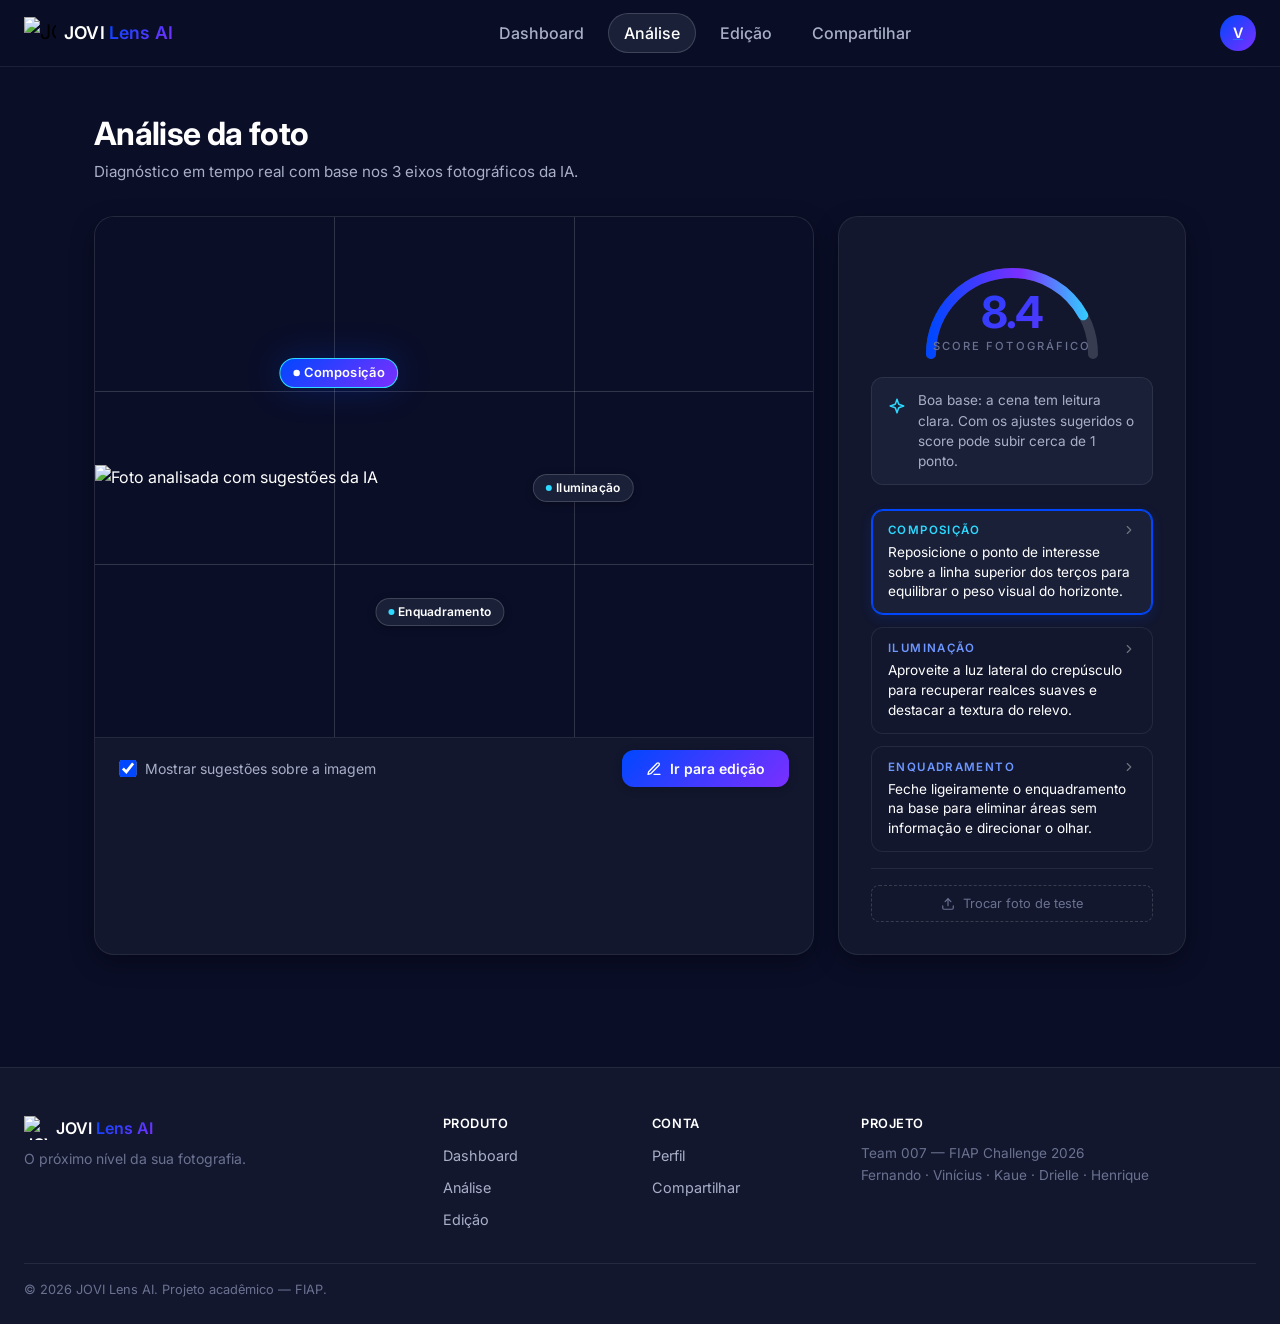
==== analise.html @ 72576ad9 "feat(analise): implementa tela de analise da foto baseada no prototipo" ====
<!DOCTYPE html>
<html lang="pt-br">
<head>
  <meta charset="UTF-8">
  <meta name="viewport" content="width=device-width, initial-scale=1.0">
  <title>JOVI Lens AI — Análise da Foto</title>
  <link rel="icon" href="assets/icons/favicon.ico">
  <!-- Bootstrap 5.3.3 -->
  <link rel="stylesheet" href="https://cdn.jsdelivr.net/npm/bootstrap@5.3.3/dist/css/bootstrap.min.css">
  <!-- Google Fonts: Inter -->
  <link rel="preconnect" href="https://fonts.googleapis.com">
  <link rel="preconnect" href="https://fonts.gstatic.com" crossorigin>
  <link href="https://fonts.googleapis.com/css2?family=Inter:wght@400;500;600;700&display=swap" rel="stylesheet">
  <!-- Design Tokens e Componentes JOVI -->
  <link rel="stylesheet" href="css/root.css">
  <link rel="stylesheet" href="css/components.css">
  <!-- Estilos da Tela de Análise -->
  <link rel="stylesheet" href="css/analise.css">
</head>
<body data-page="analise">

  <!-- Nav Partial (injetado via include.js) -->
  <div data-include="nav"></div>

  <!-- Conteúdo Principal -->
  <main class="jovi-analysis-section py-4 py-md-5">
    <div class="container-xl px-3 px-md-4">

      <!-- Cabeçalho da Página -->
      <div class="jovi-page-header">
        <h1 class="jovi-page-title">Análise da foto</h1>
        <p class="jovi-page-subtitle">Diagnóstico em tempo real com base nos 3 eixos fotográficos da IA.</p>
      </div>

      <!-- Estado com Foto Analisada -->
      <div id="analysisContent" class="row g-4 align-items-stretch">

        <!-- Coluna Esquerda: Visualizador da Imagem com Regra dos Terços e Pins -->
        <div class="col-12 col-lg-8">
          <div class="jovi-card-analysis h-100 d-flex flex-column">

            <!-- Palco da Foto com Overlays -->
            <div class="jovi-image-stage flex-grow-1" id="imageStage">
              <img id="analysisImage" class="jovi-analysis-img" src="" alt="Foto analisada com sugestões da IA">

              <!-- Grade da Regra dos Terços -->
              <div class="jovi-grid-overlay" id="gridOverlay" aria-hidden="true">
                <div class="jovi-grid-line-v1"></div>
                <div class="jovi-grid-line-v2"></div>
                <div class="jovi-grid-line-h1"></div>
                <div class="jovi-grid-line-h2"></div>
              </div>

              <!-- Pins Interativos sobrepostos -->
              <div class="jovi-pins-container" id="pinsContainer">
                <!-- Injetados dinamicamente via analise.js -->
              </div>
            </div>

            <!-- Toolbar Inferior do Card -->
            <div class="jovi-image-toolbar">
              <label class="jovi-toggle-wrapper">
                <input type="checkbox" id="toggleSuggestions" checked>
                <span>Mostrar sugestões sobre a imagem</span>
              </label>

              <a href="edicao.html" class="jovi-btn-cta">
                <svg width="16" height="16" viewBox="0 0 24 24" fill="none" stroke="currentColor" stroke-width="2" stroke-linecap="round" stroke-linejoin="round">
                  <path d="M12 20h9"/>
                  <path d="M16.5 3.5a2.121 2.121 0 0 1 3 3L7 19l-4 1 1-4L16.5 3.5z"/>
                </svg>
                <span>Ir para edição</span>
              </a>
            </div>

          </div>
        </div>

        <!-- Coluna Direita: Score e Painel de Sugestões -->
        <div class="col-12 col-lg-4">
          <aside class="jovi-sidebar-card">

            <!-- Medidor Gauge Circular (Score Fotográfico) -->
            <div class="jovi-gauge-container">
              <svg class="jovi-gauge-svg" width="190" height="112" viewBox="0 0 190 112">
                <defs>
                  <linearGradient id="joviGaugeGrad" x1="0" y1="0" x2="1" y2="0">
                    <stop offset="0%" style="stop-color: var(--jovi-blue-500);" />
                    <stop offset="55%" style="stop-color: var(--jovi-accent-500);" />
                    <stop offset="100%" style="stop-color: var(--jovi-cyan-400);" />
                  </linearGradient>
                </defs>
                <!-- Trilha de fundo -->
                <path class="jovi-gauge-bg"
                      d="M 14 105 A 81 81 0 0 1 176 105"
                      fill="none"
                      stroke-width="10"
                      stroke-linecap="round" />
                <!-- Arco de progresso animado -->
                <path id="gaugeProgress"
                      class="jovi-gauge-progress"
                      d="M 14 105 A 81 81 0 0 1 176 105"
                      fill="none"
                      stroke="url(#joviGaugeGrad)"
                      stroke-width="10"
                      stroke-linecap="round"
                      stroke-dasharray="254.47"
                      stroke-dashoffset="254.47" />
              </svg>

              <div class="jovi-gauge-content">
                <div id="scoreValue" class="jovi-score-display jovi-text-gradient">0.0</div>
                <div class="jovi-score-label">Score fotográfico</div>
              </div>
            </div>

            <!-- Síntese da IA -->
            <div class="jovi-ai-summary-box">
              <span class="jovi-ai-summary-icon">
                <svg width="18" height="18" viewBox="0 0 24 24" fill="none" stroke="currentColor" stroke-width="2" stroke-linecap="round" stroke-linejoin="round">
                  <path d="m12 3-1.9 5.8a2 2 0 0 1-1.3 1.3L3 12l5.8 1.9a2 2 0 0 1 1.3 1.3L12 21l1.9-5.8a2 2 0 0 1 1.3-1.3L21 12l-5.8-1.9a2 2 0 0 1-1.3-1.3Z"/>
                </svg>
              </span>
              <p class="jovi-ai-summary-text" id="aiSummaryText">
                Boa base: a cena tem leitura clara. Com os ajustes abaixo o score pode subir cerca de 1 ponto.
              </p>
            </div>

            <!-- Lista dos 3 Eixos de Sugestão -->
            <div class="jovi-suggestions-list" id="suggestionsContainer">
              <!-- Injetado dinamicamente via analise.js -->
            </div>

            <!-- Upload rápido / troca de foto para testes -->
            <div class="jovi-quick-upload-bar">
              <label for="quickUploadInput" class="jovi-btn-ghost">
                <svg width="14" height="14" viewBox="0 0 24 24" fill="none" stroke="currentColor" stroke-width="2" stroke-linecap="round" stroke-linejoin="round" class="me-1">
                  <path d="M21 15v4a2 2 0 0 1-2 2H5a2 2 0 0 1-2-2v-4"/>
                  <polyline points="17 8 12 3 7 8"/>
                  <line x1="12" y1="3" x2="12" y2="15"/>
                </svg>
                Trocar foto de teste
              </label>
              <input type="file" id="quickUploadInput" accept="image/*" class="d-none">
            </div>

          </aside>
        </div>

      </div>

      <!-- Estado Vazio Alternativo (caso não haja foto) -->
      <div id="emptyState" class="jovi-empty-state">
        <div class="jovi-empty-icon">
          <svg width="56" height="56" viewBox="0 0 48 48" fill="none" stroke="currentColor" stroke-width="1.5" stroke-linecap="round" stroke-linejoin="round">
            <rect x="6.5" y="10.5" width="35" height="27" rx="5"></rect>
            <circle cx="24" cy="24" r="7"></circle>
            <path d="M13 17.5h3M32 32.5l6 5" stroke-dasharray="2 3"></path>
          </svg>
        </div>
        <h2 class="jovi-empty-title">Nenhuma foto analisada ainda</h2>
        <p class="jovi-empty-desc">Envie uma foto pelo Dashboard para receber a avaliação fotográfica completa da JOVI.</p>
        <a href="dashboard.html" class="jovi-btn-cta">
          Ir para o Dashboard
        </a>
      </div>

    </div>
  </main>

  <!-- Footer Partial (injetado via include.js) -->
  <div data-include="footer"></div>

  <!-- Scripts -->
  <script src="https://cdn.jsdelivr.net/npm/bootstrap@5.3.3/dist/js/bootstrap.bundle.min.js"></script>
  <script src="js/include.js"></script>
  <script src="js/analise.js"></script>
</body>
</html>
---- css/root.css ----
/* ==========================================================================
   JOVI LENS AI — DESIGN TOKENS (root de cores, tipografia, espaçamento)
   Importe este arquivo ANTES de qualquer outro CSS custom (depois do Bootstrap).
   Tudo aqui é var(--...) — nunca usar hex direto nos outros arquivos CSS.
   ========================================================================== */

:root {

  /* ---- Marca: azul primário (extraído da logo) ---- */
  --jovi-blue-500: #0047FF;   /* cor principal da marca (anel, botão primário) */
  --jovi-blue-400: #2E6BFF;
  --jovi-blue-300: #6E96FF;
  --jovi-blue-600: #0038CC;
  --jovi-blue-700: #002B99;

  /* ---- Acento secundário (dá a "cara de IA" — usar com moderação) ---- */
  --jovi-accent-500: #7B2FFF;  /* roxo — gradientes e destaques de IA */
  --jovi-accent-400: #9D5CFF;
  --jovi-cyan-400:   #2ED9FF; /* ciano — variação de gradiente, estados "ativo" */

  /* ---- Gradiente de marca (títulos, métricas, ícones ativos) ---- */
  --jovi-gradient-primary: linear-gradient(135deg, var(--jovi-blue-500) 0%, var(--jovi-accent-500) 100%);
  --jovi-gradient-glow:    radial-gradient(circle, rgba(0,71,255,0.35) 0%, rgba(123,47,255,0.15) 45%, transparent 70%);

  /* ---- Fundo (tema escuro, padrão do produto) ---- */
  --jovi-bg-base:      #0A0E27;  /* fundo principal das telas do app */
  --jovi-bg-elevated:  #12172E;  /* cards, painéis, navbar */
  --jovi-bg-overlay:   #1A2038;  /* modais, dropdowns, hover de card */
  --jovi-border-subtle: rgba(255, 255, 255, 0.08);
  --jovi-border-strong: rgba(255, 255, 255, 0.16);

  /* ---- Texto ---- */
  --jovi-text-primary:   #FFFFFF;
  --jovi-text-secondary: #A8AFC7; /* cinza-azulado, texto de apoio */
  --jovi-text-muted:     #6B7290;
  --jovi-text-on-blue:   #FFFFFF;

  /* ---- Estados semânticos ---- */
  --jovi-success: #22C55E;
  --jovi-warning: #F59E0B;
  --jovi-danger:  #EF4444;
  --jovi-info:    var(--jovi-cyan-400);

  /* ---- Score fotográfico (gauge: vermelho -> amarelo -> verde) ---- */
  --jovi-score-low:  var(--jovi-danger);
  --jovi-score-mid:  var(--jovi-warning);
  --jovi-score-high: var(--jovi-success);

  /* ---- Tipografia ---- */
  --jovi-font-base: 'Inter', -apple-system, BlinkMacSystemFont, 'Segoe UI', Roboto, sans-serif;
  --jovi-fw-regular: 400;
  --jovi-fw-medium: 500;
  --jovi-fw-semibold: 600;
  --jovi-fw-bold: 700;

  /* ---- Espaçamento (escala em rem, base 8px) ---- */
  --jovi-space-1: 0.25rem;  /* 4px */
  --jovi-space-2: 0.5rem;   /* 8px */
  --jovi-space-3: 0.75rem;  /* 12px */
  --jovi-space-4: 1rem;     /* 16px */
  --jovi-space-5: 1.5rem;   /* 24px */
  --jovi-space-6: 2rem;     /* 32px */
  --jovi-space-8: 3rem;     /* 48px */
  --jovi-space-10: 4rem;    /* 64px */

  /* ---- Raio de borda ---- */
  --jovi-radius-sm: 8px;
  --jovi-radius-md: 12px;
  --jovi-radius-lg: 20px;
  --jovi-radius-full: 999px;

  /* ---- Sombras (para dar profundidade sutil aos cards) ---- */
  --jovi-shadow-sm: 0 2px 8px rgba(0, 0, 0, 0.24);
  --jovi-shadow-md: 0 8px 24px rgba(0, 0, 0, 0.32);
  --jovi-shadow-glow-blue: 0 0 32px rgba(0, 71, 255, 0.25);

  /* ---- Transições ---- */
  --jovi-ease: cubic-bezier(0.4, 0, 0.2, 1);
  --jovi-duration-fast: 150ms;
  --jovi-duration-base: 250ms;
}

/* Reset mínimo apoiado nos tokens acima — aplicar depois do Bootstrap */
body {
  background-color: var(--jovi-bg-base);
  color: var(--jovi-text-primary);
  font-family: var(--jovi-font-base);
}

a {
  color: var(--jovi-blue-400);
}

/* Utilitário de texto com gradiente — usar em títulos e métricas-chave */
.jovi-text-gradient {
  background: var(--jovi-gradient-primary);
  -webkit-background-clip: text;
  background-clip: text;
  color: transparent;
}
---- css/components.css ----
/* ==========================================================================
   JOVI LENS AI — NAV & FOOTER
   Depende de root.css já carregado antes deste arquivo.
   ========================================================================== */

/* ---------------------------- NAVBAR ---------------------------- */

.jovi-navbar {
  background-color: rgba(10, 14, 39, 0.72);
  backdrop-filter: blur(16px);
  -webkit-backdrop-filter: blur(16px);
  border-bottom: 1px solid var(--jovi-border-subtle);
  padding-top: var(--jovi-space-3);
  padding-bottom: var(--jovi-space-3);
}

.jovi-navbar-brand {
  display: flex;
  align-items: center;
  gap: var(--jovi-space-2);
  text-decoration: none;
}

.jovi-navbar-logo {
  display: block;
}

.jovi-navbar-brand-text {
  font-weight: var(--jovi-fw-semibold);
  font-size: 1.1rem;
  color: var(--jovi-text-primary);
  letter-spacing: 0.01em;
}

.jovi-navbar-toggler {
  border-color: var(--jovi-border-subtle);
}

.jovi-nav-links {
  gap: var(--jovi-space-2);
}

.jovi-nav-link {
  color: var(--jovi-text-secondary) !important;
  font-weight: var(--jovi-fw-medium);
  padding: var(--jovi-space-2) var(--jovi-space-4) !important;
  border-radius: var(--jovi-radius-full);
  transition: color var(--jovi-duration-fast) var(--jovi-ease),
              background-color var(--jovi-duration-fast) var(--jovi-ease);
}

.jovi-nav-link:hover {
  color: var(--jovi-text-primary) !important;
  background-color: var(--jovi-bg-overlay);
}

/* Marcada via JS (include.js) comparando data-page do <body> com data-nav do link */
.jovi-nav-link.active {
  color: var(--jovi-text-primary) !important;
  background-color: var(--jovi-bg-overlay);
  box-shadow: inset 0 0 0 1px var(--jovi-border-strong);
}

.jovi-nav-profile-avatar {
  width: 36px;
  height: 36px;
  border-radius: var(--jovi-radius-full);
  background: var(--jovi-gradient-primary);
  color: #fff;
  display: flex;
  align-items: center;
  justify-content: center;
  font-weight: var(--jovi-fw-semibold);
  font-size: 0.9rem;
}

.jovi-nav-profile.active .jovi-nav-profile-avatar {
  box-shadow: 0 0 0 2px var(--jovi-bg-base), 0 0 0 4px var(--jovi-blue-500);
}

/* ---------------------------- FOOTER ---------------------------- */

.jovi-footer {
  background-color: var(--jovi-bg-elevated);
  border-top: 1px solid var(--jovi-border-subtle);
  padding: var(--jovi-space-8) 0 var(--jovi-space-5);
  margin-top: var(--jovi-space-10);
}

.jovi-footer-brand {
  display: flex;
  align-items: center;
  gap: var(--jovi-space-2);
  text-decoration: none;
  color: var(--jovi-text-primary);
  font-weight: var(--jovi-fw-semibold);
  margin-bottom: var(--jovi-space-2);
}

.jovi-footer-tagline {
  color: var(--jovi-text-muted);
  font-size: 0.875rem;
  margin: 0;
}

.jovi-footer-heading {
  color: var(--jovi-text-primary);
  font-size: 0.8rem;
  font-weight: var(--jovi-fw-semibold);
  text-transform: uppercase;
  letter-spacing: 0.04em;
  margin-bottom: var(--jovi-space-3);
}

.jovi-footer-links {
  list-style: none;
  padding: 0;
  margin: 0;
  display: flex;
  flex-direction: column;
  gap: var(--jovi-space-2);
}

.jovi-footer-links a {
  color: var(--jovi-text-secondary);
  text-decoration: none;
  font-size: 0.9rem;
  transition: color var(--jovi-duration-fast) var(--jovi-ease);
}

.jovi-footer-links a:hover {
  color: var(--jovi-text-primary);
}

.jovi-footer-team {
  color: var(--jovi-text-muted);
  font-size: 0.85rem;
  line-height: 1.6;
}

.jovi-footer-divider {
  border-color: var(--jovi-border-subtle);
  opacity: 1;
  margin: var(--jovi-space-6) 0 var(--jovi-space-4);
}

.jovi-footer-copy {
  color: var(--jovi-text-muted);
  font-size: 0.8rem;
}
---- css/analise.css ----
/* ==========================================================================
   JOVI LENS AI — ESTILOS DA TELA DE ANÁLISE (analise.css)
   Regra: Uso exclusivo de tokens definidos em root.css (sem hex direto).
   ========================================================================== */

/* Container Principal */
.jovi-analysis-section {
  min-height: calc(100vh - 160px);
}

.jovi-page-header {
  margin-bottom: var(--jovi-space-6);
}

.jovi-page-title {
  font-size: 2rem;
  font-weight: var(--jovi-fw-bold);
  color: var(--jovi-text-primary);
  margin-bottom: var(--jovi-space-2);
  letter-spacing: -0.02em;
}

.jovi-page-subtitle {
  color: var(--jovi-text-secondary);
  font-size: 0.95rem;
  margin: 0;
}

/* Card Principal da Foto */
.jovi-card-analysis {
  background-color: var(--jovi-bg-elevated);
  border: 1px solid var(--jovi-border-subtle);
  border-radius: var(--jovi-radius-lg);
  overflow: hidden;
  box-shadow: var(--jovi-shadow-md);
  transition: border-color var(--jovi-duration-base) var(--jovi-ease);
}

/* Estágio da Imagem */
.jovi-image-stage {
  position: relative;
  background-color: var(--jovi-bg-base);
  min-height: 380px;
  max-height: 520px;
  display: flex;
  align-items: center;
  justify-content: center;
  overflow: hidden;
}

.jovi-analysis-img {
  width: 100%;
  max-height: 520px;
  object-fit: contain;
  display: block;
  user-select: none;
}

/* Grade da Regra dos Terços */
.jovi-grid-overlay {
  position: absolute;
  inset: 0;
  pointer-events: none;
  opacity: 1;
  transition: opacity var(--jovi-duration-base) var(--jovi-ease);
}

.jovi-grid-overlay.is-hidden {
  opacity: 0;
}

.jovi-grid-line-v1 {
  position: absolute;
  top: 0;
  bottom: 0;
  left: 33.333%;
  width: 1px;
  background-color: var(--jovi-border-strong);
}

.jovi-grid-line-v2 {
  position: absolute;
  top: 0;
  bottom: 0;
  left: 66.666%;
  width: 1px;
  background-color: var(--jovi-border-strong);
}

.jovi-grid-line-h1 {
  position: absolute;
  left: 0;
  right: 0;
  top: 33.333%;
  height: 1px;
  background-color: var(--jovi-border-strong);
}

.jovi-grid-line-h2 {
  position: absolute;
  left: 0;
  right: 0;
  top: 66.666%;
  height: 1px;
  background-color: var(--jovi-border-strong);
}

/* Pins Flutuantes Interativos sobre a Imagem */
.jovi-pins-container {
  position: absolute;
  inset: 0;
  pointer-events: none;
  transition: opacity var(--jovi-duration-base) var(--jovi-ease);
}

.jovi-pins-container.is-hidden {
  opacity: 0;
}

.jovi-pin-btn {
  position: absolute;
  pointer-events: auto;
  transform: translate(-50%, -50%);
  background-color: var(--jovi-bg-overlay);
  color: var(--jovi-text-primary);
  border: 1px solid var(--jovi-border-strong);
  border-radius: var(--jovi-radius-full);
  padding: var(--jovi-space-1) var(--jovi-space-3);
  font-size: 0.75rem;
  font-weight: var(--jovi-fw-semibold);
  letter-spacing: 0.02em;
  cursor: pointer;
  box-shadow: var(--jovi-shadow-sm);
  transition: all var(--jovi-duration-fast) var(--jovi-ease);
  display: inline-flex;
  align-items: center;
  gap: var(--jovi-space-1);
}

.jovi-pin-btn:hover {
  background-color: var(--jovi-blue-600);
  border-color: var(--jovi-blue-400);
  transform: translate(-50%, -50%) scale(1.05);
}

.jovi-pin-btn.active {
  background: var(--jovi-gradient-primary);
  color: var(--jovi-text-on-blue);
  border-color: var(--jovi-cyan-400);
  box-shadow: var(--jovi-shadow-glow-blue);
  transform: translate(-50%, -50%) scale(1.08);
}

.jovi-pin-dot {
  width: 6px;
  height: 6px;
  border-radius: var(--jovi-radius-full);
  background-color: var(--jovi-cyan-400);
  display: inline-block;
}

.jovi-pin-btn.active .jovi-pin-dot {
  background-color: var(--jovi-text-primary);
}

/* Barra Inferior da Foto (Controles) */
.jovi-image-toolbar {
  display: flex;
  align-items: center;
  justify-content: space-between;
  padding: var(--jovi-space-3) var(--jovi-space-5);
  background-color: var(--jovi-bg-elevated);
  border-top: 1px solid var(--jovi-border-subtle);
  flex-wrap: wrap;
  gap: var(--jovi-space-3);
}

.jovi-toggle-wrapper {
  display: flex;
  align-items: center;
  gap: var(--jovi-space-2);
  color: var(--jovi-text-secondary);
  font-size: 0.875rem;
  cursor: pointer;
  user-select: none;
  margin: 0;
}

.jovi-toggle-wrapper input[type="checkbox"] {
  width: 1.1rem;
  height: 1.1rem;
  accent-color: var(--jovi-blue-500);
  cursor: pointer;
}

.jovi-btn-cta {
  display: inline-flex;
  align-items: center;
  gap: var(--jovi-space-2);
  background: var(--jovi-gradient-primary);
  color: var(--jovi-text-on-blue);
  font-weight: var(--jovi-fw-semibold);
  font-size: 0.875rem;
  padding: var(--jovi-space-2) var(--jovi-space-5);
  border-radius: var(--jovi-radius-md);
  text-decoration: none;
  border: none;
  box-shadow: var(--jovi-shadow-sm);
  transition: transform var(--jovi-duration-fast) var(--jovi-ease),
              box-shadow var(--jovi-duration-fast) var(--jovi-ease);
}

.jovi-btn-cta:hover {
  color: var(--jovi-text-on-blue);
  transform: translateY(-2px);
  box-shadow: var(--jovi-shadow-glow-blue);
}

/* Painel Lateral (Score e Diagnóstico) */
.jovi-sidebar-card {
  background-color: var(--jovi-bg-elevated);
  border: 1px solid var(--jovi-border-subtle);
  border-radius: var(--jovi-radius-lg);
  padding: var(--jovi-space-6);
  box-shadow: var(--jovi-shadow-md);
  height: 100%;
  display: flex;
  flex-direction: column;
}

/* Gauge SVG */
.jovi-gauge-container {
  position: relative;
  display: flex;
  flex-direction: column;
  align-items: center;
  justify-content: center;
  margin-bottom: var(--jovi-space-4);
}

.jovi-gauge-svg {
  display: block;
  overflow: visible;
}

.jovi-gauge-bg {
  stroke: var(--jovi-border-strong);
}

.jovi-gauge-progress {
  transition: stroke-dashoffset 1.2s cubic-bezier(0.22, 1, 0.36, 1);
}

.jovi-gauge-content {
  position: absolute;
  bottom: 6px;
  left: 0;
  right: 0;
  text-align: center;
}

.jovi-score-display {
  font-size: 2.75rem;
  font-weight: var(--jovi-fw-bold);
  line-height: 1;
  letter-spacing: -0.03em;
}

.jovi-score-label {
  font-size: 0.7rem;
  font-weight: var(--jovi-fw-medium);
  letter-spacing: 0.18em;
  text-transform: uppercase;
  color: var(--jovi-text-muted);
  margin-top: var(--jovi-space-1);
}

/* Mensagem Resumo da IA */
.jovi-ai-summary-box {
  background-color: var(--jovi-bg-overlay);
  border: 1px solid var(--jovi-border-subtle);
  border-radius: var(--jovi-radius-md);
  padding: var(--jovi-space-3) var(--jovi-space-4);
  margin-bottom: var(--jovi-space-5);
  display: flex;
  align-items: flex-start;
  gap: var(--jovi-space-3);
}

.jovi-ai-summary-icon {
  flex-shrink: 0;
  color: var(--jovi-cyan-400);
  margin-top: 2px;
}

.jovi-ai-summary-text {
  font-size: 0.85rem;
  color: var(--jovi-text-secondary);
  line-height: 1.5;
  margin: 0;
}

/* Lista de Sugestões por Eixo */
.jovi-suggestions-list {
  display: flex;
  flex-direction: column;
  gap: var(--jovi-space-3);
  margin-bottom: var(--jovi-space-4);
}

.jovi-suggestion-card {
  width: 100%;
  text-align: left;
  background-color: var(--jovi-bg-elevated);
  border: 1px solid var(--jovi-border-subtle);
  border-radius: var(--jovi-radius-md);
  padding: var(--jovi-space-3) var(--jovi-space-4);
  cursor: pointer;
  transition: all var(--jovi-duration-fast) var(--jovi-ease);
}

.jovi-suggestion-card:hover {
  background-color: var(--jovi-bg-overlay);
  border-color: var(--jovi-border-strong);
}

.jovi-suggestion-card.active {
  background-color: var(--jovi-bg-overlay);
  border-color: var(--jovi-blue-500);
  box-shadow: inset 0 0 0 1px var(--jovi-blue-500), 0 4px 12px rgba(0, 71, 255, 0.15);
}

.jovi-suggestion-header {
  display: flex;
  align-items: center;
  justify-content: space-between;
  margin-bottom: var(--jovi-space-1);
}

.jovi-suggestion-tag {
  font-size: 0.72rem;
  font-weight: var(--jovi-fw-semibold);
  letter-spacing: 0.12em;
  text-transform: uppercase;
  color: var(--jovi-blue-300);
}

.jovi-suggestion-card.active .jovi-suggestion-tag {
  color: var(--jovi-cyan-400);
}

.jovi-suggestion-text {
  font-size: 0.85rem;
  color: var(--jovi-text-primary);
  line-height: 1.45;
  margin: 0;
}

/* Ferramenta Rápida de Troca de Foto */
.jovi-quick-upload-bar {
  margin-top: auto;
  padding-top: var(--jovi-space-4);
  border-top: 1px solid var(--jovi-border-subtle);
  display: flex;
  align-items: center;
  justify-content: space-between;
  gap: var(--jovi-space-2);
}

.jovi-btn-ghost {
  background: transparent;
  border: 1px dashed var(--jovi-border-strong);
  color: var(--jovi-text-muted);
  font-size: 0.8rem;
  border-radius: var(--jovi-radius-sm);
  padding: var(--jovi-space-2) var(--jovi-space-3);
  text-decoration: none;
  cursor: pointer;
  transition: all var(--jovi-duration-fast) var(--jovi-ease);
  width: 100%;
  text-align: center;
}

.jovi-btn-ghost:hover {
  color: var(--jovi-text-primary);
  border-color: var(--jovi-blue-400);
  background-color: var(--jovi-bg-overlay);
}

/* Estado Vazio (quando não há foto) */
.jovi-empty-state {
  display: none;
  background-color: var(--jovi-bg-elevated);
  border: 1px solid var(--jovi-border-subtle);
  border-radius: var(--jovi-radius-lg);
  padding: var(--jovi-space-10) var(--jovi-space-6);
  text-align: center;
}

.jovi-empty-icon {
  margin-bottom: var(--jovi-space-4);
  color: var(--jovi-text-muted);
}

.jovi-empty-title {
  font-size: 1.25rem;
  font-weight: var(--jovi-fw-semibold);
  color: var(--jovi-text-primary);
  margin-bottom: var(--jovi-space-2);
}

.jovi-empty-desc {
  color: var(--jovi-text-secondary);
  font-size: 0.9rem;
  max-width: 360px;
  margin: 0 auto var(--jovi-space-5);
}
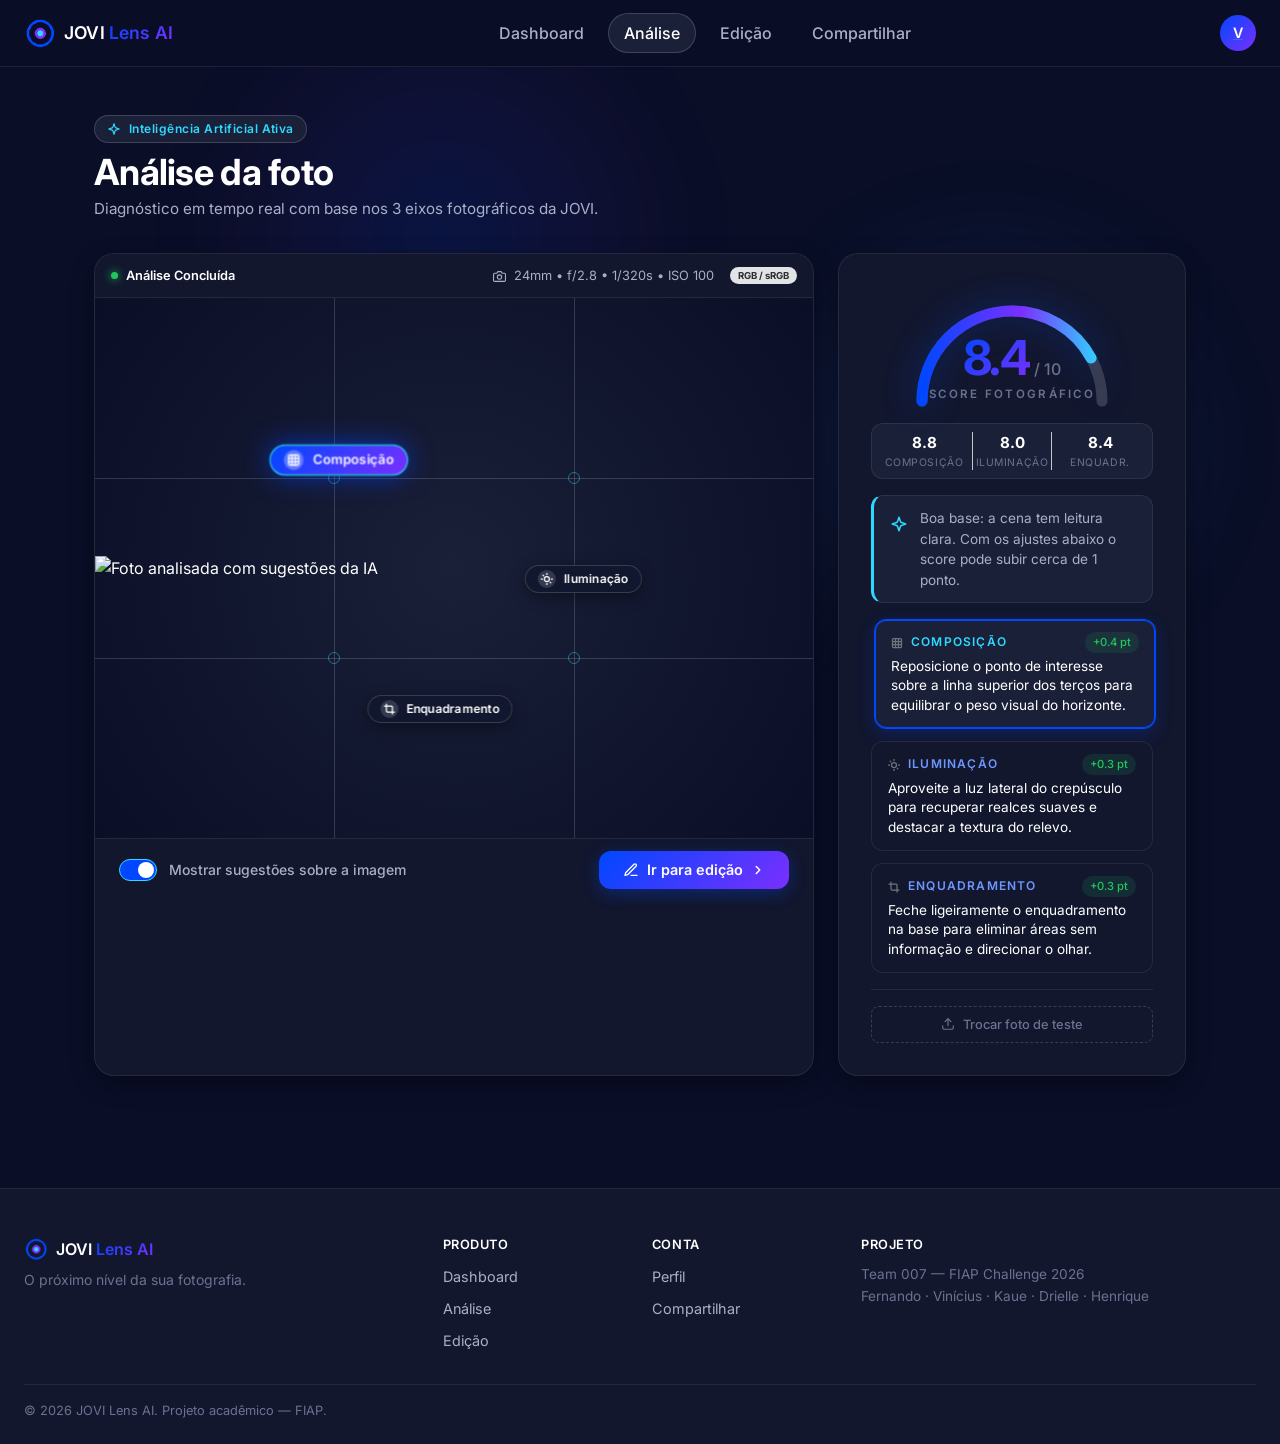
==== commit 06e0f074: "style(analise): refina UI com efeitos aurora, icones, subscores e switches modernos" ====
--- a/analise.html
+++ b/analise.html
@@ -22,151 +22,196 @@
   <!-- Nav Partial (injetado via include.js) -->
   <div data-include="nav"></div>
 
-  <!-- Conteúdo Principal -->
-  <main class="jovi-analysis-section py-4 py-md-5">
-    <div class="container-xl px-3 px-md-4">
-
-      <!-- Cabeçalho da Página -->
-      <div class="jovi-page-header">
-        <h1 class="jovi-page-title">Análise da foto</h1>
-        <p class="jovi-page-subtitle">Diagnóstico em tempo real com base nos 3 eixos fotográficos da IA.</p>
+  <!-- Efeitos de Fundo Aurora -->
+  <div class="jovi-aurora-bg">
+    <div class="jovi-aurora-glow-1" aria-hidden="true"></div>
+    <div class="jovi-aurora-glow-2" aria-hidden="true"></div>
+
+    <!-- Conteúdo Principal -->
+    <main class="jovi-analysis-section py-4 py-md-5">
+      <div class="container-xl px-3 px-md-4">
+
+        <!-- Cabeçalho da Página -->
+        <div class="jovi-page-header">
+          <div class="jovi-badge-ai">
+            <svg width="14" height="14" viewBox="0 0 24 24" fill="none" stroke="currentColor" stroke-width="2" stroke-linecap="round" stroke-linejoin="round">
+              <path d="m12 3-1.9 5.8a2 2 0 0 1-1.3 1.3L3 12l5.8 1.9a2 2 0 0 1 1.3 1.3L12 21l1.9-5.8a2 2 0 0 1 1.3-1.3L21 12l-5.8-1.9a2 2 0 0 1-1.3-1.3Z"/>
+            </svg>
+            <span>Inteligência Artificial Ativa</span>
+          </div>
+          <h1 class="jovi-page-title">Análise da foto</h1>
+          <p class="jovi-page-subtitle">Diagnóstico em tempo real com base nos 3 eixos fotográficos da JOVI.</p>
+        </div>
+
+        <!-- Conteúdo Principal da Análise -->
+        <div id="analysisContent" class="row g-4 align-items-stretch">
+
+          <!-- Coluna Esquerda: Visualizador da Imagem com Regra dos Terços e Pins -->
+          <div class="col-12 col-lg-8">
+            <div class="jovi-card-analysis h-100 d-flex flex-column">
+
+              <!-- Barra Superior de Metadados -->
+              <div class="jovi-image-header">
+                <div class="d-flex align-items-center gap-2">
+                  <span class="jovi-status-indicator"></span>
+                  <span class="jovi-meta-tag fw-semibold text-white">Análise Concluída</span>
+                </div>
+                <div class="d-flex align-items-center gap-3">
+                  <span class="jovi-meta-tag d-none d-sm-inline">
+                    <svg width="13" height="13" viewBox="0 0 24 24" fill="none" stroke="currentColor" stroke-width="2" stroke-linecap="round" stroke-linejoin="round" class="me-1">
+                      <path d="M23 19a2 2 0 0 1-2 2H3a2 2 0 0 1-2-2V8a2 2 0 0 1 2-2h4l2-3h6l2 3h4a2 2 0 0 1 2 2z"/>
+                      <circle cx="12" cy="13" r="4"/>
+                    </svg>
+                    24mm &bull; f/2.8 &bull; 1/320s &bull; ISO 100
+                  </span>
+                  <span class="badge bg-secondary-subtle text-secondary-emphasis rounded-pill px-2">RGB / sRGB</span>
+                </div>
+              </div>
+
+              <!-- Palco da Foto com Overlays -->
+              <div class="jovi-image-stage flex-grow-1" id="imageStage">
+                <img id="analysisImage" class="jovi-analysis-img" src="" alt="Foto analisada com sugestões da IA">
+
+                <!-- Grade da Regra dos Terços -->
+                <div class="jovi-grid-overlay" id="gridOverlay" aria-hidden="true">
+                  <div class="jovi-grid-line-v1"></div>
+                  <div class="jovi-grid-line-v2"></div>
+                  <div class="jovi-grid-line-h1"></div>
+                  <div class="jovi-grid-line-h2"></div>
+
+                  <!-- Interseções / Golden Points -->
+                  <div class="jovi-grid-target jovi-target-1"></div>
+                  <div class="jovi-grid-target jovi-target-2"></div>
+                  <div class="jovi-grid-target jovi-target-3"></div>
+                  <div class="jovi-grid-target jovi-target-4"></div>
+                </div>
+
+                <!-- Pins Interativos sobrepostos -->
+                <div class="jovi-pins-container" id="pinsContainer">
+                  <!-- Injetados dinamicamente via analise.js -->
+                </div>
+              </div>
+
+              <!-- Toolbar Inferior do Card -->
+              <div class="jovi-image-toolbar">
+                <label class="jovi-switch-label">
+                  <span class="jovi-switch">
+                    <input type="checkbox" id="toggleSuggestions" checked>
+                    <span class="jovi-slider"></span>
+                  </span>
+                  <span>Mostrar sugestões sobre a imagem</span>
+                </label>
+
+                <a href="edicao.html" class="jovi-btn-cta">
+                  <svg width="16" height="16" viewBox="0 0 24 24" fill="none" stroke="currentColor" stroke-width="2" stroke-linecap="round" stroke-linejoin="round">
+                    <path d="M12 20h9"/>
+                    <path d="M16.5 3.5a2.121 2.121 0 0 1 3 3L7 19l-4 1 1-4L16.5 3.5z"/>
+                  </svg>
+                  <span>Ir para edição</span>
+                  <svg width="14" height="14" viewBox="0 0 24 24" fill="none" stroke="currentColor" stroke-width="2.5" stroke-linecap="round" stroke-linejoin="round" class="jovi-cta-arrow">
+                    <polyline points="9 18 15 12 9 6"></polyline>
+                  </svg>
+                </a>
+              </div>
+
+            </div>
+          </div>
+
+          <!-- Coluna Direita: Score e Painel de Sugestões -->
+          <div class="col-12 col-lg-4">
+            <aside class="jovi-sidebar-card">
+
+              <!-- Medidor Gauge Circular (Score Fotográfico) -->
+              <div class="jovi-gauge-container">
+                <svg class="jovi-gauge-svg" width="210" height="125" viewBox="0 0 210 125">
+                  <defs>
+                    <linearGradient id="joviGaugeGrad" x1="0" y1="0" x2="1" y2="0">
+                      <stop offset="0%" style="stop-color: var(--jovi-blue-500);" />
+                      <stop offset="55%" style="stop-color: var(--jovi-accent-500);" />
+                      <stop offset="100%" style="stop-color: var(--jovi-cyan-400);" />
+                    </linearGradient>
+                  </defs>
+                  <!-- Trilha de fundo -->
+                  <path class="jovi-gauge-bg"
+                        d="M 15 115 A 90 90 0 0 1 195 115"
+                        fill="none"
+                        stroke-width="11"
+                        stroke-linecap="round" />
+                  <!-- Arco de progresso animado -->
+                  <path id="gaugeProgress"
+                        class="jovi-gauge-progress"
+                        d="M 15 115 A 90 90 0 0 1 195 115"
+                        fill="none"
+                        stroke="url(#joviGaugeGrad)"
+                        stroke-width="11"
+                        stroke-linecap="round"
+                        stroke-dasharray="282.74"
+                        stroke-dashoffset="282.74" />
+                </svg>
+
+                <div class="jovi-gauge-content">
+                  <div class="jovi-score-number-wrap">
+                    <span id="scoreValue" class="jovi-score-display jovi-text-gradient">8.4</span>
+                    <span class="jovi-score-max">/ 10</span>
+                  </div>
+                  <div class="jovi-score-label">Score Fotográfico</div>
+                </div>
+              </div>
+
+              <!-- Mini breakdown dos 3 eixos -->
+              <div class="jovi-subscores-bar">
+                <div class="jovi-subscore-item">
+                  <span class="jovi-subscore-val" id="subComposicao">8.8</span>
+                  <span class="jovi-subscore-lbl">Composição</span>
+                </div>
+                <div class="jovi-subscore-item border-start border-end border-secondary-subtle">
+                  <span class="jovi-subscore-val" id="subIluminacao">8.0</span>
+                  <span class="jovi-subscore-lbl">Iluminação</span>
+                </div>
+                <div class="jovi-subscore-item">
+                  <span class="jovi-subscore-val" id="subEnquadramento">8.4</span>
+                  <span class="jovi-subscore-lbl">Enquadr.</span>
+                </div>
+              </div>
+
+              <!-- Síntese da IA -->
+              <div class="jovi-ai-summary-box">
+                <span class="jovi-ai-summary-icon">
+                  <svg width="18" height="18" viewBox="0 0 24 24" fill="none" stroke="currentColor" stroke-width="2" stroke-linecap="round" stroke-linejoin="round">
+                    <path d="m12 3-1.9 5.8a2 2 0 0 1-1.3 1.3L3 12l5.8 1.9a2 2 0 0 1 1.3 1.3L12 21l1.9-5.8a2 2 0 0 1 1.3-1.3L21 12l-5.8-1.9a2 2 0 0 1-1.3-1.3Z"/>
+                  </svg>
+                </span>
+                <p class="jovi-ai-summary-text" id="aiSummaryText">
+                  Boa base: a cena tem leitura clara. Com os ajustes abaixo o score pode subir cerca de 1 ponto.
+                </p>
+              </div>
+
+              <!-- Lista dos 3 Eixos de Sugestão -->
+              <div class="jovi-suggestions-list" id="suggestionsContainer">
+                <!-- Injetado dinamicamente via analise.js -->
+              </div>
+
+              <!-- Upload rápido / troca de foto para testes -->
+              <div class="jovi-quick-upload-bar">
+                <label for="quickUploadInput" class="jovi-btn-ghost">
+                  <svg width="14" height="14" viewBox="0 0 24 24" fill="none" stroke="currentColor" stroke-width="2" stroke-linecap="round" stroke-linejoin="round">
+                    <path d="M21 15v4a2 2 0 0 1-2 2H5a2 2 0 0 1-2-2v-4"/>
+                    <polyline points="17 8 12 3 7 8"/>
+                    <line x1="12" y1="3" x2="12" y2="15"/>
+                  </svg>
+                  Trocar foto de teste
+                </label>
+                <input type="file" id="quickUploadInput" accept="image/*" class="d-none">
+              </div>
+
+            </aside>
+          </div>
+
+        </div>
+
       </div>
-
-      <!-- Estado com Foto Analisada -->
-      <div id="analysisContent" class="row g-4 align-items-stretch">
-
-        <!-- Coluna Esquerda: Visualizador da Imagem com Regra dos Terços e Pins -->
-        <div class="col-12 col-lg-8">
-          <div class="jovi-card-analysis h-100 d-flex flex-column">
-
-            <!-- Palco da Foto com Overlays -->
-            <div class="jovi-image-stage flex-grow-1" id="imageStage">
-              <img id="analysisImage" class="jovi-analysis-img" src="" alt="Foto analisada com sugestões da IA">
-
-              <!-- Grade da Regra dos Terços -->
-              <div class="jovi-grid-overlay" id="gridOverlay" aria-hidden="true">
-                <div class="jovi-grid-line-v1"></div>
-                <div class="jovi-grid-line-v2"></div>
-                <div class="jovi-grid-line-h1"></div>
-                <div class="jovi-grid-line-h2"></div>
-              </div>
-
-              <!-- Pins Interativos sobrepostos -->
-              <div class="jovi-pins-container" id="pinsContainer">
-                <!-- Injetados dinamicamente via analise.js -->
-              </div>
-            </div>
-
-            <!-- Toolbar Inferior do Card -->
-            <div class="jovi-image-toolbar">
-              <label class="jovi-toggle-wrapper">
-                <input type="checkbox" id="toggleSuggestions" checked>
-                <span>Mostrar sugestões sobre a imagem</span>
-              </label>
-
-              <a href="edicao.html" class="jovi-btn-cta">
-                <svg width="16" height="16" viewBox="0 0 24 24" fill="none" stroke="currentColor" stroke-width="2" stroke-linecap="round" stroke-linejoin="round">
-                  <path d="M12 20h9"/>
-                  <path d="M16.5 3.5a2.121 2.121 0 0 1 3 3L7 19l-4 1 1-4L16.5 3.5z"/>
-                </svg>
-                <span>Ir para edição</span>
-              </a>
-            </div>
-
-          </div>
-        </div>
-
-        <!-- Coluna Direita: Score e Painel de Sugestões -->
-        <div class="col-12 col-lg-4">
-          <aside class="jovi-sidebar-card">
-
-            <!-- Medidor Gauge Circular (Score Fotográfico) -->
-            <div class="jovi-gauge-container">
-              <svg class="jovi-gauge-svg" width="190" height="112" viewBox="0 0 190 112">
-                <defs>
-                  <linearGradient id="joviGaugeGrad" x1="0" y1="0" x2="1" y2="0">
-                    <stop offset="0%" style="stop-color: var(--jovi-blue-500);" />
-                    <stop offset="55%" style="stop-color: var(--jovi-accent-500);" />
-                    <stop offset="100%" style="stop-color: var(--jovi-cyan-400);" />
-                  </linearGradient>
-                </defs>
-                <!-- Trilha de fundo -->
-                <path class="jovi-gauge-bg"
-                      d="M 14 105 A 81 81 0 0 1 176 105"
-                      fill="none"
-                      stroke-width="10"
-                      stroke-linecap="round" />
-                <!-- Arco de progresso animado -->
-                <path id="gaugeProgress"
-                      class="jovi-gauge-progress"
-                      d="M 14 105 A 81 81 0 0 1 176 105"
-                      fill="none"
-                      stroke="url(#joviGaugeGrad)"
-                      stroke-width="10"
-                      stroke-linecap="round"
-                      stroke-dasharray="254.47"
-                      stroke-dashoffset="254.47" />
-              </svg>
-
-              <div class="jovi-gauge-content">
-                <div id="scoreValue" class="jovi-score-display jovi-text-gradient">0.0</div>
-                <div class="jovi-score-label">Score fotográfico</div>
-              </div>
-            </div>
-
-            <!-- Síntese da IA -->
-            <div class="jovi-ai-summary-box">
-              <span class="jovi-ai-summary-icon">
-                <svg width="18" height="18" viewBox="0 0 24 24" fill="none" stroke="currentColor" stroke-width="2" stroke-linecap="round" stroke-linejoin="round">
-                  <path d="m12 3-1.9 5.8a2 2 0 0 1-1.3 1.3L3 12l5.8 1.9a2 2 0 0 1 1.3 1.3L12 21l1.9-5.8a2 2 0 0 1 1.3-1.3L21 12l-5.8-1.9a2 2 0 0 1-1.3-1.3Z"/>
-                </svg>
-              </span>
-              <p class="jovi-ai-summary-text" id="aiSummaryText">
-                Boa base: a cena tem leitura clara. Com os ajustes abaixo o score pode subir cerca de 1 ponto.
-              </p>
-            </div>
-
-            <!-- Lista dos 3 Eixos de Sugestão -->
-            <div class="jovi-suggestions-list" id="suggestionsContainer">
-              <!-- Injetado dinamicamente via analise.js -->
-            </div>
-
-            <!-- Upload rápido / troca de foto para testes -->
-            <div class="jovi-quick-upload-bar">
-              <label for="quickUploadInput" class="jovi-btn-ghost">
-                <svg width="14" height="14" viewBox="0 0 24 24" fill="none" stroke="currentColor" stroke-width="2" stroke-linecap="round" stroke-linejoin="round" class="me-1">
-                  <path d="M21 15v4a2 2 0 0 1-2 2H5a2 2 0 0 1-2-2v-4"/>
-                  <polyline points="17 8 12 3 7 8"/>
-                  <line x1="12" y1="3" x2="12" y2="15"/>
-                </svg>
-                Trocar foto de teste
-              </label>
-              <input type="file" id="quickUploadInput" accept="image/*" class="d-none">
-            </div>
-
-          </aside>
-        </div>
-
-      </div>
-
-      <!-- Estado Vazio Alternativo (caso não haja foto) -->
-      <div id="emptyState" class="jovi-empty-state">
-        <div class="jovi-empty-icon">
-          <svg width="56" height="56" viewBox="0 0 48 48" fill="none" stroke="currentColor" stroke-width="1.5" stroke-linecap="round" stroke-linejoin="round">
-            <rect x="6.5" y="10.5" width="35" height="27" rx="5"></rect>
-            <circle cx="24" cy="24" r="7"></circle>
-            <path d="M13 17.5h3M32 32.5l6 5" stroke-dasharray="2 3"></path>
-          </svg>
-        </div>
-        <h2 class="jovi-empty-title">Nenhuma foto analisada ainda</h2>
-        <p class="jovi-empty-desc">Envie uma foto pelo Dashboard para receber a avaliação fotográfica completa da JOVI.</p>
-        <a href="dashboard.html" class="jovi-btn-cta">
-          Ir para o Dashboard
-        </a>
-      </div>
-
-    </div>
-  </main>
+    </main>
+  </div>
 
   <!-- Footer Partial (injetado via include.js) -->
   <div data-include="footer"></div>
--- a/css/analise.css
+++ b/css/analise.css
@@ -1,10 +1,42 @@
 /* ==========================================================================
-   JOVI LENS AI — ESTILOS DA TELA DE ANÁLISE (analise.css)
+   JOVI LENS AI — ESTILOS PREMIUM DA TELA DE ANÁLISE (analise.css)
    Regra: Uso exclusivo de tokens definidos em root.css (sem hex direto).
    ========================================================================== */
 
+/* Background Aurora / Ambient Glow */
+.jovi-aurora-bg {
+  position: relative;
+  overflow: hidden;
+}
+
+.jovi-aurora-glow-1 {
+  position: absolute;
+  top: -80px;
+  left: 15%;
+  width: 500px;
+  height: 500px;
+  background: radial-gradient(circle, rgba(0, 71, 255, 0.14) 0%, rgba(123, 47, 255, 0.05) 50%, transparent 70%);
+  pointer-events: none;
+  filter: blur(40px);
+  z-index: 0;
+}
+
+.jovi-aurora-glow-2 {
+  position: absolute;
+  top: 150px;
+  right: 5%;
+  width: 450px;
+  height: 450px;
+  background: radial-gradient(circle, rgba(123, 47, 255, 0.16) 0%, rgba(46, 217, 255, 0.05) 55%, transparent 70%);
+  pointer-events: none;
+  filter: blur(50px);
+  z-index: 0;
+}
+
 /* Container Principal */
 .jovi-analysis-section {
+  position: relative;
+  z-index: 1;
   min-height: calc(100vh - 160px);
 }
 
@@ -12,11 +44,26 @@
   margin-bottom: var(--jovi-space-6);
 }
 
+.jovi-badge-ai {
+  display: inline-flex;
+  align-items: center;
+  gap: var(--jovi-space-2);
+  background-color: var(--jovi-bg-overlay);
+  border: 1px solid var(--jovi-border-strong);
+  color: var(--jovi-cyan-400);
+  padding: var(--jovi-space-1) var(--jovi-space-3);
+  border-radius: var(--jovi-radius-full);
+  font-size: 0.75rem;
+  font-weight: var(--jovi-fw-semibold);
+  letter-spacing: 0.04em;
+  margin-bottom: var(--jovi-space-2);
+}
+
 .jovi-page-title {
-  font-size: 2rem;
+  font-size: 2.25rem;
   font-weight: var(--jovi-fw-bold);
   color: var(--jovi-text-primary);
-  margin-bottom: var(--jovi-space-2);
+  margin-bottom: var(--jovi-space-1);
   letter-spacing: -0.02em;
 }
 
@@ -34,26 +81,60 @@
   overflow: hidden;
   box-shadow: var(--jovi-shadow-md);
   transition: border-color var(--jovi-duration-base) var(--jovi-ease);
+  position: relative;
+}
+
+.jovi-card-analysis:hover {
+  border-color: var(--jovi-border-strong);
+}
+
+/* Barra Superior de Metadados da Foto */
+.jovi-image-header {
+  display: flex;
+  align-items: center;
+  justify-content: space-between;
+  padding: var(--jovi-space-3) var(--jovi-space-4);
+  background-color: var(--jovi-bg-elevated);
+  border-bottom: 1px solid var(--jovi-border-subtle);
+  font-size: 0.8rem;
+  color: var(--jovi-text-muted);
+}
+
+.jovi-meta-tag {
+  display: inline-flex;
+  align-items: center;
+  gap: var(--jovi-space-1);
+  color: var(--jovi-text-secondary);
+}
+
+.jovi-status-indicator {
+  width: 7px;
+  height: 7px;
+  border-radius: var(--jovi-radius-full);
+  background-color: var(--jovi-success);
+  display: inline-block;
+  box-shadow: 0 0 8px var(--jovi-success);
 }
 
 /* Estágio da Imagem */
 .jovi-image-stage {
   position: relative;
-  background-color: var(--jovi-bg-base);
-  min-height: 380px;
-  max-height: 520px;
+  background: radial-gradient(circle at center, var(--jovi-bg-overlay) 0%, var(--jovi-bg-base) 100%);
+  min-height: 400px;
+  max-height: 540px;
   display: flex;
   align-items: center;
   justify-content: center;
   overflow: hidden;
+  user-select: none;
 }
 
 .jovi-analysis-img {
   width: 100%;
-  max-height: 520px;
+  max-height: 540px;
   object-fit: contain;
   display: block;
-  user-select: none;
+  transition: transform var(--jovi-duration-base) var(--jovi-ease);
 }
 
 /* Grade da Regra dos Terços */
@@ -105,7 +186,23 @@
   background-color: var(--jovi-border-strong);
 }
 
-/* Pins Flutuantes Interativos sobre a Imagem */
+/* Interseções da Regra dos Terços (Pontos de Ouro) */
+.jovi-grid-target {
+  position: absolute;
+  width: 12px;
+  height: 12px;
+  transform: translate(-50%, -50%);
+  border: 1px solid var(--jovi-cyan-400);
+  border-radius: var(--jovi-radius-full);
+  opacity: 0.45;
+}
+
+.jovi-target-1 { left: 33.333%; top: 33.333%; }
+.jovi-target-2 { left: 66.666%; top: 33.333%; }
+.jovi-target-3 { left: 33.333%; top: 66.666%; }
+.jovi-target-4 { left: 66.666%; top: 66.666%; }
+
+/* Pins Flutuantes Interativos */
 .jovi-pins-container {
   position: absolute;
   inset: 0;
@@ -121,7 +218,9 @@
   position: absolute;
   pointer-events: auto;
   transform: translate(-50%, -50%);
-  background-color: var(--jovi-bg-overlay);
+  background: rgba(18, 23, 46, 0.88);
+  backdrop-filter: blur(12px);
+  -webkit-backdrop-filter: blur(12px);
   color: var(--jovi-text-primary);
   border: 1px solid var(--jovi-border-strong);
   border-radius: var(--jovi-radius-full);
@@ -130,40 +229,44 @@
   font-weight: var(--jovi-fw-semibold);
   letter-spacing: 0.02em;
   cursor: pointer;
-  box-shadow: var(--jovi-shadow-sm);
+  box-shadow: 0 4px 16px rgba(0, 0, 0, 0.4);
   transition: all var(--jovi-duration-fast) var(--jovi-ease);
   display: inline-flex;
   align-items: center;
-  gap: var(--jovi-space-1);
+  gap: var(--jovi-space-2);
 }
 
 .jovi-pin-btn:hover {
-  background-color: var(--jovi-blue-600);
+  background-color: var(--jovi-bg-overlay);
   border-color: var(--jovi-blue-400);
-  transform: translate(-50%, -50%) scale(1.05);
+  transform: translate(-50%, -50%) scale(1.06);
+  box-shadow: var(--jovi-shadow-glow-blue);
 }
 
 .jovi-pin-btn.active {
   background: var(--jovi-gradient-primary);
   color: var(--jovi-text-on-blue);
   border-color: var(--jovi-cyan-400);
-  box-shadow: var(--jovi-shadow-glow-blue);
-  transform: translate(-50%, -50%) scale(1.08);
-}
-
-.jovi-pin-dot {
-  width: 6px;
-  height: 6px;
-  border-radius: var(--jovi-radius-full);
-  background-color: var(--jovi-cyan-400);
-  display: inline-block;
-}
-
-.jovi-pin-btn.active .jovi-pin-dot {
-  background-color: var(--jovi-text-primary);
-}
-
-/* Barra Inferior da Foto (Controles) */
+  box-shadow: 0 0 24px rgba(0, 71, 255, 0.65);
+  transform: translate(-50%, -50%) scale(1.1);
+}
+
+.jovi-pin-icon-wrap {
+  display: flex;
+  align-items: center;
+  justify-content: center;
+  width: 18px;
+  height: 18px;
+  border-radius: var(--jovi-radius-full);
+  background-color: rgba(255, 255, 255, 0.15);
+  font-size: 0.65rem;
+}
+
+.jovi-pin-btn.active .jovi-pin-icon-wrap {
+  background-color: rgba(255, 255, 255, 0.3);
+}
+
+/* Toolbar Inferior */
 .jovi-image-toolbar {
   display: flex;
   align-items: center;
@@ -175,24 +278,65 @@
   gap: var(--jovi-space-3);
 }
 
-.jovi-toggle-wrapper {
-  display: flex;
-  align-items: center;
-  gap: var(--jovi-space-2);
+/* Switch Estilizado */
+.jovi-switch-label {
+  display: flex;
+  align-items: center;
+  gap: var(--jovi-space-3);
   color: var(--jovi-text-secondary);
   font-size: 0.875rem;
+  font-weight: var(--jovi-fw-medium);
   cursor: pointer;
   user-select: none;
   margin: 0;
 }
 
-.jovi-toggle-wrapper input[type="checkbox"] {
-  width: 1.1rem;
-  height: 1.1rem;
-  accent-color: var(--jovi-blue-500);
+.jovi-switch {
+  position: relative;
+  display: inline-block;
+  width: 38px;
+  height: 22px;
+}
+
+.jovi-switch input {
+  opacity: 0;
+  width: 0;
+  height: 0;
+}
+
+.jovi-slider {
+  position: absolute;
   cursor: pointer;
-}
-
+  inset: 0;
+  background-color: var(--jovi-bg-overlay);
+  border: 1px solid var(--jovi-border-strong);
+  transition: var(--jovi-duration-fast);
+  border-radius: var(--jovi-radius-full);
+}
+
+.jovi-slider:before {
+  position: absolute;
+  content: "";
+  height: 16px;
+  width: 16px;
+  left: 2px;
+  bottom: 2px;
+  background-color: var(--jovi-text-secondary);
+  transition: var(--jovi-duration-fast);
+  border-radius: var(--jovi-radius-full);
+}
+
+.jovi-switch input:checked + .jovi-slider {
+  background-color: var(--jovi-blue-500);
+  border-color: var(--jovi-cyan-400);
+}
+
+.jovi-switch input:checked + .jovi-slider:before {
+  transform: translateX(16px);
+  background-color: var(--jovi-text-primary);
+}
+
+/* Botão de Ação CTA */
 .jovi-btn-cta {
   display: inline-flex;
   align-items: center;
@@ -200,23 +344,30 @@
   background: var(--jovi-gradient-primary);
   color: var(--jovi-text-on-blue);
   font-weight: var(--jovi-fw-semibold);
-  font-size: 0.875rem;
+  font-size: 0.9rem;
   padding: var(--jovi-space-2) var(--jovi-space-5);
   border-radius: var(--jovi-radius-md);
   text-decoration: none;
   border: none;
-  box-shadow: var(--jovi-shadow-sm);
-  transition: transform var(--jovi-duration-fast) var(--jovi-ease),
-              box-shadow var(--jovi-duration-fast) var(--jovi-ease);
+  box-shadow: 0 4px 16px rgba(0, 71, 255, 0.35);
+  transition: all var(--jovi-duration-fast) var(--jovi-ease);
 }
 
 .jovi-btn-cta:hover {
   color: var(--jovi-text-on-blue);
   transform: translateY(-2px);
-  box-shadow: var(--jovi-shadow-glow-blue);
-}
-
-/* Painel Lateral (Score e Diagnóstico) */
+  box-shadow: 0 6px 24px rgba(0, 71, 255, 0.55);
+}
+
+.jovi-btn-cta .jovi-cta-arrow {
+  transition: transform var(--jovi-duration-fast) var(--jovi-ease);
+}
+
+.jovi-btn-cta:hover .jovi-cta-arrow {
+  transform: translateX(4px);
+}
+
+/* Painel Lateral (Sidebar) */
 .jovi-sidebar-card {
   background-color: var(--jovi-bg-elevated);
   border: 1px solid var(--jovi-border-subtle);
@@ -226,21 +377,23 @@
   height: 100%;
   display: flex;
   flex-direction: column;
-}
-
-/* Gauge SVG */
+  position: relative;
+}
+
+/* Gauge SVG Circular */
 .jovi-gauge-container {
   position: relative;
   display: flex;
   flex-direction: column;
   align-items: center;
   justify-content: center;
-  margin-bottom: var(--jovi-space-4);
+  margin-bottom: var(--jovi-space-3);
 }
 
 .jovi-gauge-svg {
   display: block;
   overflow: visible;
+  filter: drop-shadow(0 0 16px rgba(0, 71, 255, 0.35));
 }
 
 .jovi-gauge-bg {
@@ -248,40 +401,86 @@
 }
 
 .jovi-gauge-progress {
-  transition: stroke-dashoffset 1.2s cubic-bezier(0.22, 1, 0.36, 1);
+  transition: stroke-dashoffset 1.4s cubic-bezier(0.22, 1, 0.36, 1);
 }
 
 .jovi-gauge-content {
   position: absolute;
-  bottom: 6px;
+  bottom: 8px;
   left: 0;
   right: 0;
   text-align: center;
 }
 
+.jovi-score-number-wrap {
+  display: flex;
+  align-items: baseline;
+  justify-content: center;
+  gap: 4px;
+}
+
 .jovi-score-display {
-  font-size: 2.75rem;
+  font-size: 3rem;
   font-weight: var(--jovi-fw-bold);
   line-height: 1;
-  letter-spacing: -0.03em;
+  letter-spacing: -0.04em;
+}
+
+.jovi-score-max {
+  font-size: 1rem;
+  color: var(--jovi-text-muted);
+  font-weight: var(--jovi-fw-medium);
 }
 
 .jovi-score-label {
-  font-size: 0.7rem;
-  font-weight: var(--jovi-fw-medium);
-  letter-spacing: 0.18em;
+  font-size: 0.72rem;
+  font-weight: var(--jovi-fw-semibold);
+  letter-spacing: 0.2em;
   text-transform: uppercase;
   color: var(--jovi-text-muted);
   margin-top: var(--jovi-space-1);
 }
 
+/* Mini Barra de Breakdown de Subscores */
+.jovi-subscores-bar {
+  display: grid;
+  grid-template-columns: repeat(3, 1fr);
+  gap: var(--jovi-space-2);
+  background-color: var(--jovi-bg-overlay);
+  border: 1px solid var(--jovi-border-subtle);
+  border-radius: var(--jovi-radius-md);
+  padding: var(--jovi-space-2) var(--jovi-space-3);
+  margin-bottom: var(--jovi-space-4);
+  text-align: center;
+}
+
+.jovi-subscore-item {
+  display: flex;
+  flex-direction: column;
+  align-items: center;
+}
+
+.jovi-subscore-val {
+  font-size: 0.95rem;
+  font-weight: var(--jovi-fw-bold);
+  color: var(--jovi-text-primary);
+}
+
+.jovi-subscore-lbl {
+  font-size: 0.65rem;
+  color: var(--jovi-text-muted);
+  text-transform: uppercase;
+  letter-spacing: 0.05em;
+}
+
 /* Mensagem Resumo da IA */
 .jovi-ai-summary-box {
   background-color: var(--jovi-bg-overlay);
   border: 1px solid var(--jovi-border-subtle);
+  border-left: 3px solid var(--jovi-cyan-400);
   border-radius: var(--jovi-radius-md);
   padding: var(--jovi-space-3) var(--jovi-space-4);
-  margin-bottom: var(--jovi-space-5);
+  margin-bottom: var(--jovi-space-4);
   display: flex;
   align-items: flex-start;
   gap: var(--jovi-space-3);
@@ -317,17 +516,20 @@
   padding: var(--jovi-space-3) var(--jovi-space-4);
   cursor: pointer;
   transition: all var(--jovi-duration-fast) var(--jovi-ease);
+  position: relative;
 }
 
 .jovi-suggestion-card:hover {
   background-color: var(--jovi-bg-overlay);
   border-color: var(--jovi-border-strong);
+  transform: translateX(3px);
 }
 
 .jovi-suggestion-card.active {
   background-color: var(--jovi-bg-overlay);
   border-color: var(--jovi-blue-500);
-  box-shadow: inset 0 0 0 1px var(--jovi-blue-500), 0 4px 12px rgba(0, 71, 255, 0.15);
+  box-shadow: inset 0 0 0 1px var(--jovi-blue-500), 0 6px 18px rgba(0, 71, 255, 0.2);
+  transform: translateX(3px);
 }
 
 .jovi-suggestion-header {
@@ -337,16 +539,35 @@
   margin-bottom: var(--jovi-space-1);
 }
 
+.jovi-suggestion-title-group {
+  display: flex;
+  align-items: center;
+  gap: var(--jovi-space-2);
+}
+
+.jovi-suggestion-icon {
+  font-size: 0.8rem;
+}
+
 .jovi-suggestion-tag {
-  font-size: 0.72rem;
+  font-size: 0.75rem;
   font-weight: var(--jovi-fw-semibold);
-  letter-spacing: 0.12em;
+  letter-spacing: 0.1em;
   text-transform: uppercase;
   color: var(--jovi-blue-300);
 }
 
 .jovi-suggestion-card.active .jovi-suggestion-tag {
   color: var(--jovi-cyan-400);
+}
+
+.jovi-impact-pill {
+  font-size: 0.7rem;
+  font-weight: var(--jovi-fw-medium);
+  color: var(--jovi-success);
+  background-color: rgba(34, 197, 94, 0.12);
+  padding: 2px 8px;
+  border-radius: var(--jovi-radius-full);
 }
 
 .jovi-suggestion-text {
@@ -361,10 +582,6 @@
   margin-top: auto;
   padding-top: var(--jovi-space-4);
   border-top: 1px solid var(--jovi-border-subtle);
-  display: flex;
-  align-items: center;
-  justify-content: space-between;
-  gap: var(--jovi-space-2);
 }
 
 .jovi-btn-ghost {
@@ -372,13 +589,17 @@
   border: 1px dashed var(--jovi-border-strong);
   color: var(--jovi-text-muted);
   font-size: 0.8rem;
+  font-weight: var(--jovi-fw-medium);
   border-radius: var(--jovi-radius-sm);
   padding: var(--jovi-space-2) var(--jovi-space-3);
   text-decoration: none;
   cursor: pointer;
   transition: all var(--jovi-duration-fast) var(--jovi-ease);
   width: 100%;
-  text-align: center;
+  display: flex;
+  align-items: center;
+  justify-content: center;
+  gap: var(--jovi-space-2);
 }
 
 .jovi-btn-ghost:hover {
@@ -387,7 +608,7 @@
   background-color: var(--jovi-bg-overlay);
 }
 
-/* Estado Vazio (quando não há foto) */
+/* Estado Vazio */
 .jovi-empty-state {
   display: none;
   background-color: var(--jovi-bg-elevated);
@@ -395,23 +616,4 @@
   border-radius: var(--jovi-radius-lg);
   padding: var(--jovi-space-10) var(--jovi-space-6);
   text-align: center;
-}
-
-.jovi-empty-icon {
-  margin-bottom: var(--jovi-space-4);
-  color: var(--jovi-text-muted);
-}
-
-.jovi-empty-title {
-  font-size: 1.25rem;
-  font-weight: var(--jovi-fw-semibold);
-  color: var(--jovi-text-primary);
-  margin-bottom: var(--jovi-space-2);
-}
-
-.jovi-empty-desc {
-  color: var(--jovi-text-secondary);
-  font-size: 0.9rem;
-  max-width: 360px;
-  margin: 0 auto var(--jovi-space-5);
 }
